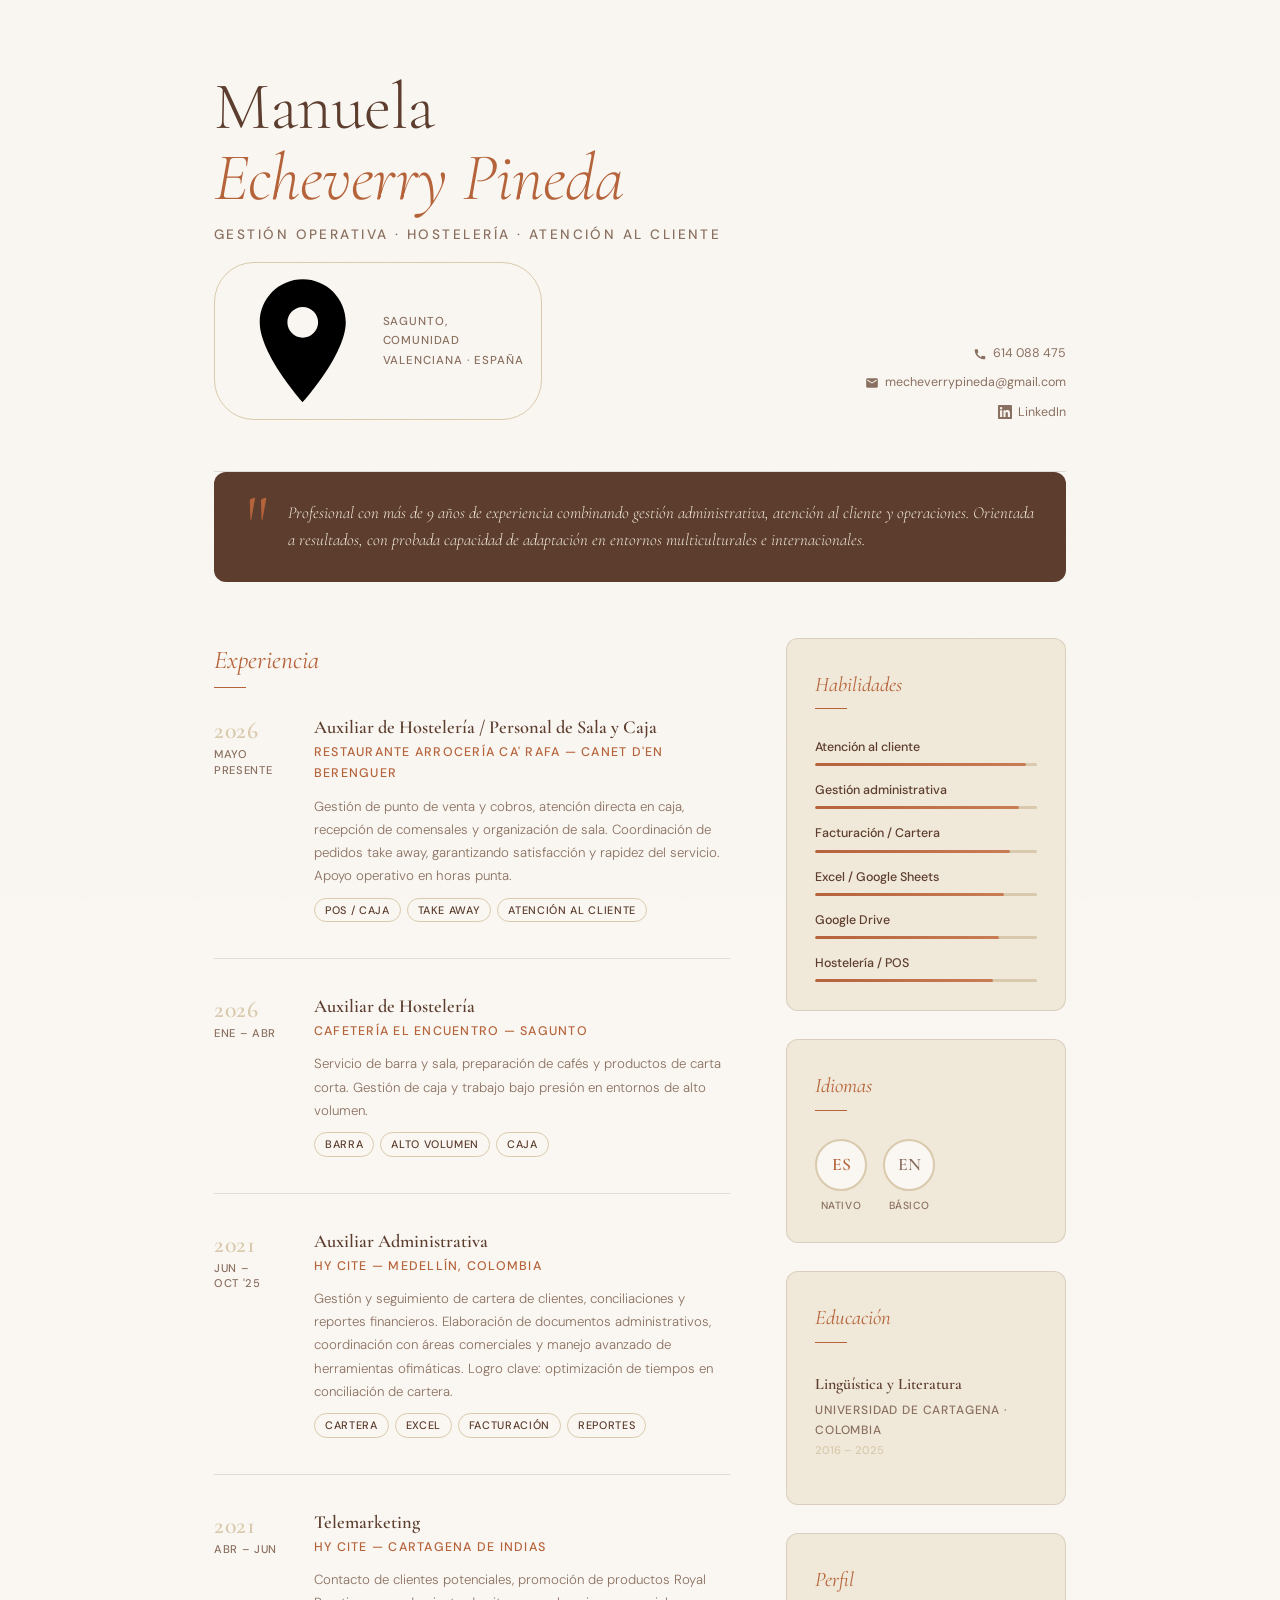
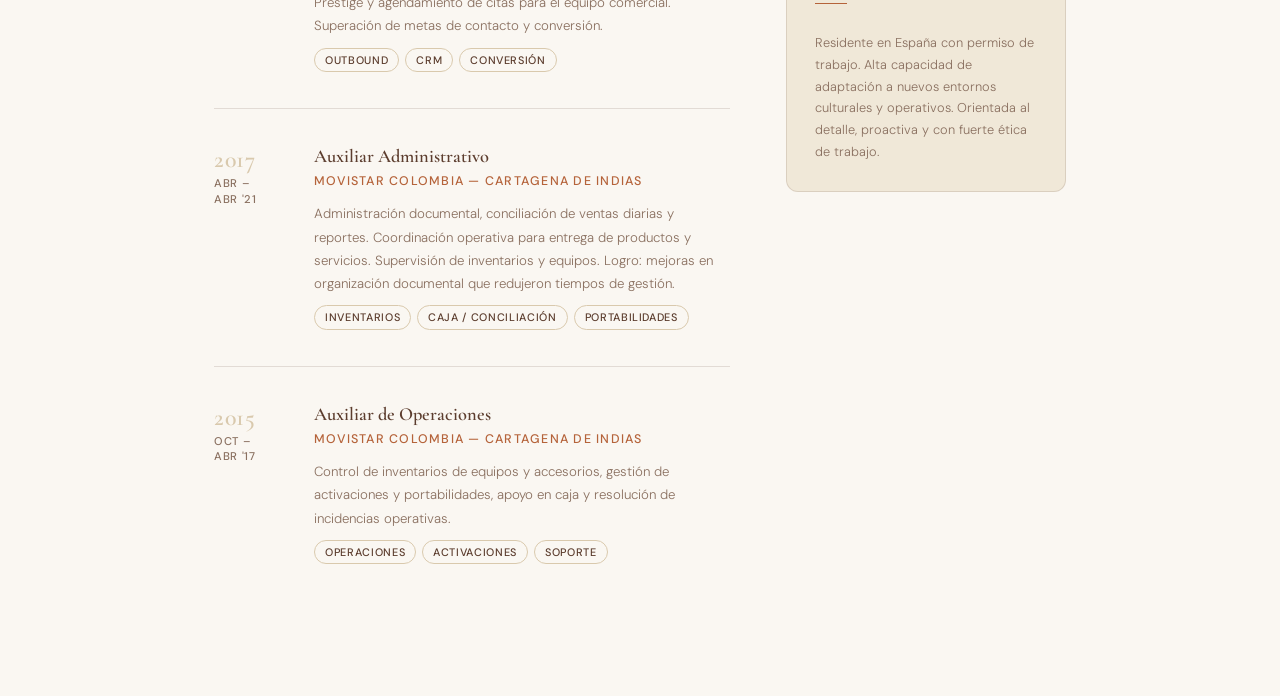
==== index.html @ c29750ad "Add files via upload" ====
<!DOCTYPE html>
<html lang="es">
<head>
  <meta charset="UTF-8" />
  <meta name="viewport" content="width=device-width, initial-scale=1.0" />
  <title>Manuela Echeverry Pineda — CV</title>
  <link rel="preconnect" href="https://fonts.googleapis.com" />
  <link rel="preconnect" href="https://fonts.gstatic.com" crossorigin />
  <link href="https://fonts.googleapis.com/css2?family=Cormorant+Garamond:ital,wght@0,300;0,400;0,600;1,300;1,400&family=DM+Sans:wght@300;400;500&display=swap" rel="stylesheet" />

  <style>
    :root {
      --cream:    #faf7f2;
      --warm:     #f0e8d8;
      --sand:     #d9c9ad;
      --terracota:#b5633a;
      --terra-lt: #c97d55;
      --brown:    #5c3d2e;
      --dark:     #1e1410;
      --muted:    #8a7060;
      --line:     rgba(92,61,46,.15);

      --serif:    'Cormorant Garamond', Georgia, serif;
      --sans:     'DM Sans', sans-serif;
    }

    *, *::before, *::after { box-sizing: border-box; margin: 0; padding: 0; }

    html { scroll-behavior: smooth; }

    body {
      background: var(--cream);
      color: var(--dark);
      font-family: var(--sans);
      font-weight: 300;
      line-height: 1.7;
      min-height: 100vh;
    }

    /* ── NOISE TEXTURE ── */
    body::before {
      content: '';
      position: fixed; inset: 0; z-index: 0;
      opacity: .025;
      pointer-events: none;
      background-image: url("data:image/svg+xml,%3Csvg viewBox='0 0 200 200' xmlns='http://www.w3.org/2000/svg'%3E%3Cfilter id='n'%3E%3CfeTurbulence type='fractalNoise' baseFrequency='.9' numOctaves='4' stitchTiles='stitch'/%3E%3C/filter%3E%3Crect width='100%25' height='100%25' filter='url(%23n)'/%3E%3C/svg%3E");
      background-size: 200px;
    }

    /* ── WRAPPER ── */
    .page {
      position: relative; z-index: 1;
      max-width: 900px;
      margin: 0 auto;
      padding: 0 24px 80px;
    }

    /* ── HEADER ── */
    header {
      display: grid;
      grid-template-columns: 1fr auto;
      gap: 32px;
      align-items: end;
      padding: 72px 0 48px;
      border-bottom: 1px solid var(--line);
      animation: fadeUp .8s ease both;
    }

    .header-name h1 {
      font-family: var(--serif);
      font-weight: 300;
      font-size: clamp(2.6rem, 6vw, 4.2rem);
      line-height: 1.05;
      letter-spacing: -.5px;
      color: var(--brown);
    }

    .header-name h1 em {
      font-style: italic;
      color: var(--terracota);
    }

    .header-name .tagline {
      margin-top: 10px;
      font-size: .85rem;
      font-weight: 500;
      letter-spacing: .18em;
      text-transform: uppercase;
      color: var(--muted);
    }

    /* ── CONTACT PILL ── */
    .contact-block {
      display: flex;
      flex-direction: column;
      gap: 8px;
      align-items: flex-end;
      animation: fadeUp .8s .15s ease both;
    }

    .contact-block a, .contact-block span {
      display: flex;
      align-items: center;
      gap: 6px;
      font-size: .78rem;
      font-weight: 400;
      color: var(--muted);
      text-decoration: none;
      transition: color .2s;
    }

    .contact-block a:hover { color: var(--terracota); }

    .contact-block .icon {
      width: 14px; height: 14px;
      flex-shrink: 0;
      fill: currentColor;
    }

    /* ── LOCATION BADGE ── */
    .location {
      display: inline-flex;
      align-items: center;
      gap: 6px;
      margin-top: 16px;
      padding: 4px 14px;
      border: 1px solid var(--sand);
      border-radius: 40px;
      font-size: .72rem;
      font-weight: 500;
      letter-spacing: .08em;
      text-transform: uppercase;
      color: var(--muted);
      animation: fadeUp .8s .25s ease both;
    }

    /* ── MAIN GRID ── */
    .grid {
      display: grid;
      grid-template-columns: 1fr 280px;
      gap: 0 56px;
      margin-top: 56px;
    }

    /* ── SECTION TITLES ── */
    .section-label {
      font-family: var(--serif);
      font-size: 1.6rem;
      font-weight: 400;
      font-style: italic;
      color: var(--terracota);
      margin-bottom: 28px;
      position: relative;
    }

    .section-label::after {
      content: '';
      display: block;
      width: 32px; height: 1px;
      background: var(--terracota);
      margin-top: 6px;
    }

    section { margin-bottom: 52px; animation: fadeUp .7s ease both; }

    /* ── EXPERIENCE ITEM ── */
    .exp-item {
      display: grid;
      grid-template-columns: 80px 1fr;
      gap: 0 20px;
      margin-bottom: 36px;
      padding-bottom: 36px;
      border-bottom: 1px solid var(--line);
    }

    .exp-item:last-child { border-bottom: none; margin-bottom: 0; padding-bottom: 0; }

    .exp-date {
      font-size: .7rem;
      font-weight: 500;
      letter-spacing: .06em;
      text-transform: uppercase;
      color: var(--muted);
      padding-top: 3px;
      line-height: 1.4;
    }

    .exp-year {
      display: block;
      font-family: var(--serif);
      font-size: 1.5rem;
      font-weight: 600;
      color: var(--sand);
      line-height: 1;
      margin-bottom: 4px;
    }

    .exp-body {}

    .exp-role {
      font-family: var(--serif);
      font-size: 1.15rem;
      font-weight: 600;
      color: var(--brown);
      line-height: 1.2;
    }

    .exp-company {
      font-size: .78rem;
      font-weight: 500;
      letter-spacing: .1em;
      text-transform: uppercase;
      color: var(--terracota);
      margin: 4px 0 10px;
    }

    .exp-desc {
      font-size: .83rem;
      color: var(--muted);
      line-height: 1.75;
    }

    .exp-tags {
      display: flex;
      flex-wrap: wrap;
      gap: 6px;
      margin-top: 10px;
    }

    .tag {
      font-size: .68rem;
      font-weight: 500;
      letter-spacing: .06em;
      text-transform: uppercase;
      padding: 2px 10px;
      border: 1px solid var(--sand);
      border-radius: 20px;
      color: var(--brown);
    }

    /* ── SIDEBAR ── */
    .sidebar { animation: fadeUp .7s .1s ease both; }

    .sidebar-card {
      background: var(--warm);
      border: 1px solid var(--line);
      border-radius: 12px;
      padding: 28px;
      margin-bottom: 28px;
    }

    .sidebar-card .section-label { font-size: 1.3rem; }

    /* ── SKILLS ── */
    .skill-list { list-style: none; }

    .skill-list li {
      display: flex;
      flex-direction: column;
      gap: 5px;
      margin-bottom: 14px;
    }

    .skill-list li:last-child { margin-bottom: 0; }

    .skill-name {
      font-size: .78rem;
      font-weight: 500;
      color: var(--brown);
      display: flex;
      justify-content: space-between;
    }

    .skill-bar {
      height: 3px;
      background: var(--sand);
      border-radius: 4px;
      overflow: hidden;
    }

    .skill-fill {
      height: 100%;
      background: linear-gradient(90deg, var(--terracota), var(--terra-lt));
      border-radius: 4px;
      transform-origin: left;
      animation: barGrow 1s 1s cubic-bezier(.4,0,.2,1) both;
    }

    @keyframes barGrow {
      from { transform: scaleX(0); }
      to   { transform: scaleX(1); }
    }

    /* ── LANGUAGE CIRCLES ── */
    .lang-grid {
      display: flex;
      gap: 16px;
      flex-wrap: wrap;
    }

    .lang-item {
      display: flex;
      flex-direction: column;
      align-items: center;
      gap: 6px;
    }

    .lang-circle {
      width: 52px; height: 52px;
      border-radius: 50%;
      border: 2px solid var(--sand);
      display: flex;
      align-items: center;
      justify-content: center;
      font-family: var(--serif);
      font-size: 1.1rem;
      font-weight: 600;
      color: var(--terracota);
      background: var(--cream);
      position: relative;
    }

    .lang-level {
      font-size: .65rem;
      font-weight: 500;
      letter-spacing: .06em;
      text-transform: uppercase;
      color: var(--muted);
    }

    /* ── EDUCATION ── */
    .edu-item { margin-bottom: 16px; }
    .edu-degree {
      font-family: var(--serif);
      font-size: 1rem;
      font-weight: 600;
      color: var(--brown);
    }
    .edu-school {
      font-size: .75rem;
      font-weight: 500;
      color: var(--muted);
      text-transform: uppercase;
      letter-spacing: .07em;
      margin-top: 2px;
    }
    .edu-year {
      font-size: .7rem;
      color: var(--sand);
      font-weight: 500;
    }

    /* ── ACHIEVEMENTS QUOTE ── */
    .achievement-strip {
      background: var(--brown);
      border-radius: 12px;
      padding: 28px 32px;
      margin-bottom: 52px;
      display: flex;
      gap: 20px;
      align-items: flex-start;
      animation: fadeUp .7s .2s ease both;
    }

    .achievement-strip .quote-mark {
      font-family: var(--serif);
      font-size: 5rem;
      line-height: .6;
      color: var(--terracota);
      flex-shrink: 0;
      user-select: none;
    }

    .achievement-strip p {
      font-family: var(--serif);
      font-size: 1.05rem;
      font-style: italic;
      font-weight: 300;
      color: var(--warm);
      line-height: 1.6;
    }

    /* ── ANIMATIONS ── */
    @keyframes fadeUp {
      from { opacity: 0; transform: translateY(18px); }
      to   { opacity: 1; transform: translateY(0); }
    }

    /* ── PRINT / RESPONSIVE ── */
    @media (max-width: 700px) {
      header { grid-template-columns: 1fr; }
      .contact-block { align-items: flex-start; }
      .grid { grid-template-columns: 1fr; }
      .sidebar { order: -1; }
      .exp-item { grid-template-columns: 60px 1fr; }
    }

    @media print {
      body { background: white; }
      body::before { display: none; }
      .page { padding: 20px; max-width: 100%; }
      section, header, .grid, .achievement-strip { animation: none !important; }
    }
  </style>
</head>
<body>
  <div class="page">

    <!-- HEADER -->
    <header>
      <div class="header-name">
        <h1>Manuela<br/><em>Echeverry Pineda</em></h1>
        <p class="tagline">Gestión Operativa · Hostelería · Atención al Cliente</p>
        <span class="location">
          <svg class="icon" viewBox="0 0 24 24" xmlns="http://www.w3.org/2000/svg"><path d="M12 2C8.13 2 5 5.13 5 9c0 5.25 7 13 7 13s7-7.75 7-13c0-3.87-3.13-7-7-7zm0 9.5c-1.38 0-2.5-1.12-2.5-2.5s1.12-2.5 2.5-2.5 2.5 1.12 2.5 2.5-1.12 2.5-2.5 2.5z"/></svg>
          Sagunto, Comunidad Valenciana · España
        </span>
      </div>

      <div class="contact-block">
        <a href="tel:614088475">
          <svg class="icon" viewBox="0 0 24 24"><path d="M6.62 10.79a15.05 15.05 0 006.59 6.59l2.2-2.2a1 1 0 011.01-.24c1.12.37 2.33.57 3.58.57a1 1 0 011 1V20a1 1 0 01-1 1C10.18 21 3 13.82 3 5a1 1 0 011-1h3.5a1 1 0 011 1c0 1.25.2 2.45.57 3.57a1 1 0 01-.25 1.02l-2.2 2.2z"/></svg>
          614 088 475
        </a>
        <a href="mailto:mecheverrypineda@gmail.com">
          <svg class="icon" viewBox="0 0 24 24"><path d="M20 4H4a2 2 0 00-2 2v12a2 2 0 002 2h16a2 2 0 002-2V6a2 2 0 00-2-2zm0 4l-8 5-8-5V6l8 5 8-5v2z"/></svg>
          mecheverrypineda@gmail.com
        </a>
        <a href="https://www.linkedin.com/in/manuelaecheverry-pineda-11841b288" target="_blank" rel="noopener">
          <svg class="icon" viewBox="0 0 24 24"><path d="M20.45 20.45h-3.55v-5.57c0-1.33-.03-3.04-1.85-3.04-1.85 0-2.13 1.45-2.13 2.94v5.67H9.37V9h3.41v1.56h.05c.48-.9 1.64-1.85 3.37-1.85 3.6 0 4.27 2.37 4.27 5.46v6.28zM5.34 7.43a2.06 2.06 0 110-4.12 2.06 2.06 0 010 4.12zM7.12 20.45H3.56V9h3.56v11.45zM22.22 0H1.77C.79 0 0 .77 0 1.72v20.56C0 23.23.79 24 1.77 24h20.45c.98 0 1.78-.77 1.78-1.72V1.72C24 .77 23.2 0 22.22 0z"/></svg>
          LinkedIn
        </a>
      </div>
    </header>

    <!-- ACHIEVEMENT QUOTE -->
    <div class="achievement-strip">
      <span class="quote-mark">"</span>
      <p>Profesional con más de 9 años de experiencia combinando gestión administrativa, atención al cliente y operaciones. Orientada a resultados, con probada capacidad de adaptación en entornos multiculturales e internacionales.</p>
    </div>

    <!-- MAIN + SIDEBAR -->
    <div class="grid">

      <!-- MAIN COLUMN: EXPERIENCE -->
      <main>
        <section style="animation-delay:.05s">
          <h2 class="section-label">Experiencia</h2>

          <div class="exp-item">
            <div class="exp-date">
              <span class="exp-year">2026</span>
              Mayo<br/>Presente
            </div>
            <div class="exp-body">
              <div class="exp-role">Auxiliar de Hostelería / Personal de Sala y Caja</div>
              <div class="exp-company">Restaurante Arrocería CA' RAFA — Canet d'en Berenguer</div>
              <p class="exp-desc">
                Gestión de punto de venta y cobros, atención directa en caja, recepción de comensales y organización de sala. Coordinación de pedidos take away, garantizando satisfacción y rapidez del servicio. Apoyo operativo en horas punta.
              </p>
              <div class="exp-tags">
                <span class="tag">POS / Caja</span>
                <span class="tag">Take Away</span>
                <span class="tag">Atención al cliente</span>
              </div>
            </div>
          </div>

          <div class="exp-item">
            <div class="exp-date">
              <span class="exp-year">2026</span>
              Ene – Abr
            </div>
            <div class="exp-body">
              <div class="exp-role">Auxiliar de Hostelería</div>
              <div class="exp-company">Cafetería El Encuentro — Sagunto</div>
              <p class="exp-desc">
                Servicio de barra y sala, preparación de cafés y productos de carta corta. Gestión de caja y trabajo bajo presión en entornos de alto volumen.
              </p>
              <div class="exp-tags">
                <span class="tag">Barra</span>
                <span class="tag">Alto volumen</span>
                <span class="tag">Caja</span>
              </div>
            </div>
          </div>

          <div class="exp-item">
            <div class="exp-date">
              <span class="exp-year">2021</span>
              Jun – Oct&nbsp;'25
            </div>
            <div class="exp-body">
              <div class="exp-role">Auxiliar Administrativa</div>
              <div class="exp-company">Hy Cite — Medellín, Colombia</div>
              <p class="exp-desc">
                Gestión y seguimiento de cartera de clientes, conciliaciones y reportes financieros. Elaboración de documentos administrativos, coordinación con áreas comerciales y manejo avanzado de herramientas ofimáticas. Logro clave: optimización de tiempos en conciliación de cartera.
              </p>
              <div class="exp-tags">
                <span class="tag">Cartera</span>
                <span class="tag">Excel</span>
                <span class="tag">Facturación</span>
                <span class="tag">Reportes</span>
              </div>
            </div>
          </div>

          <div class="exp-item">
            <div class="exp-date">
              <span class="exp-year">2021</span>
              Abr – Jun
            </div>
            <div class="exp-body">
              <div class="exp-role">Telemarketing</div>
              <div class="exp-company">Hy Cite — Cartagena de Indias</div>
              <p class="exp-desc">
                Contacto de clientes potenciales, promoción de productos Royal Prestige y agendamiento de citas para el equipo comercial. Superación de metas de contacto y conversión.
              </p>
              <div class="exp-tags">
                <span class="tag">Outbound</span>
                <span class="tag">CRM</span>
                <span class="tag">Conversión</span>
              </div>
            </div>
          </div>

          <div class="exp-item">
            <div class="exp-date">
              <span class="exp-year">2017</span>
              Abr – Abr&nbsp;'21
            </div>
            <div class="exp-body">
              <div class="exp-role">Auxiliar Administrativo</div>
              <div class="exp-company">Movistar Colombia — Cartagena de Indias</div>
              <p class="exp-desc">
                Administración documental, conciliación de ventas diarias y reportes. Coordinación operativa para entrega de productos y servicios. Supervisión de inventarios y equipos. Logro: mejoras en organización documental que redujeron tiempos de gestión.
              </p>
              <div class="exp-tags">
                <span class="tag">Inventarios</span>
                <span class="tag">Caja / Conciliación</span>
                <span class="tag">Portabilidades</span>
              </div>
            </div>
          </div>

          <div class="exp-item">
            <div class="exp-date">
              <span class="exp-year">2015</span>
              Oct – Abr&nbsp;'17
            </div>
            <div class="exp-body">
              <div class="exp-role">Auxiliar de Operaciones</div>
              <div class="exp-company">Movistar Colombia — Cartagena de Indias</div>
              <p class="exp-desc">
                Control de inventarios de equipos y accesorios, gestión de activaciones y portabilidades, apoyo en caja y resolución de incidencias operativas.
              </p>
              <div class="exp-tags">
                <span class="tag">Operaciones</span>
                <span class="tag">Activaciones</span>
                <span class="tag">Soporte</span>
              </div>
            </div>
          </div>

        </section>
      </main>

      <!-- SIDEBAR -->
      <aside class="sidebar">

        <div class="sidebar-card">
          <h2 class="section-label">Habilidades</h2>
          <ul class="skill-list">
            <li>
              <span class="skill-name"><span>Atención al cliente</span></span>
              <div class="skill-bar"><div class="skill-fill" style="width:95%"></div></div>
            </li>
            <li>
              <span class="skill-name"><span>Gestión administrativa</span></span>
              <div class="skill-bar"><div class="skill-fill" style="width:92%"></div></div>
            </li>
            <li>
              <span class="skill-name"><span>Facturación / Cartera</span></span>
              <div class="skill-bar"><div class="skill-fill" style="width:88%"></div></div>
            </li>
            <li>
              <span class="skill-name"><span>Excel / Google Sheets</span></span>
              <div class="skill-bar"><div class="skill-fill" style="width:85%"></div></div>
            </li>
            <li>
              <span class="skill-name"><span>Google Drive</span></span>
              <div class="skill-bar"><div class="skill-fill" style="width:83%"></div></div>
            </li>
            <li>
              <span class="skill-name"><span>Hostelería / POS</span></span>
              <div class="skill-bar"><div class="skill-fill" style="width:80%"></div></div>
            </li>
          </ul>
        </div>

        <div class="sidebar-card">
          <h2 class="section-label">Idiomas</h2>
          <div class="lang-grid">
            <div class="lang-item">
              <div class="lang-circle">ES</div>
              <span class="lang-level">Nativo</span>
            </div>
            <div class="lang-item">
              <div class="lang-circle" style="color:var(--muted)">EN</div>
              <span class="lang-level">Básico</span>
            </div>
          </div>
        </div>

        <div class="sidebar-card">
          <h2 class="section-label">Educación</h2>
          <div class="edu-item">
            <div class="edu-degree">Lingüística y Literatura</div>
            <div class="edu-school">Universidad de Cartagena · Colombia</div>
            <div class="edu-year">2016 – 2025</div>
          </div>
        </div>

        <div class="sidebar-card">
          <h2 class="section-label">Perfil</h2>
          <p style="font-size:.8rem;color:var(--muted);line-height:1.7;">
            Residente en España con permiso de trabajo. Alta capacidad de adaptación a nuevos entornos culturales y operativos. Orientada al detalle, proactiva y con fuerte ética de trabajo.
          </p>
        </div>

      </aside>
    </div>
  </div>
</body>
</html>
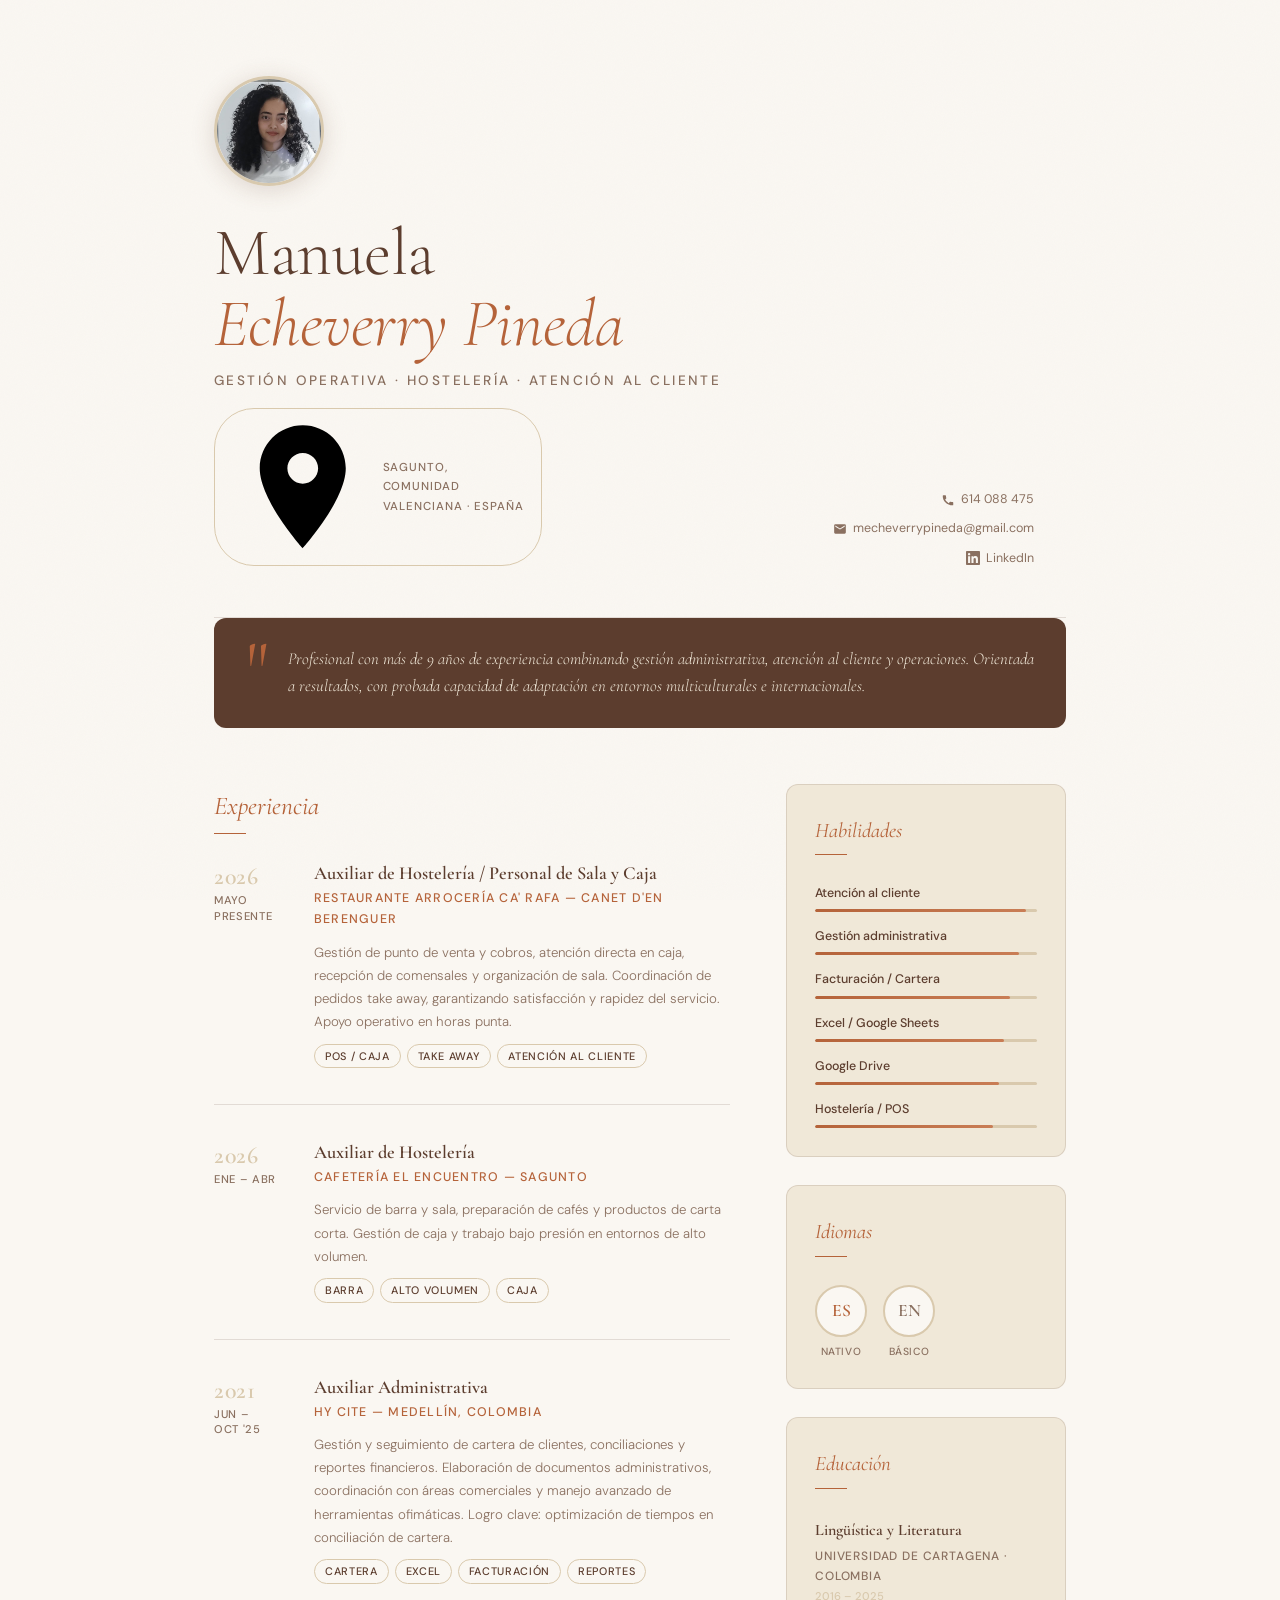
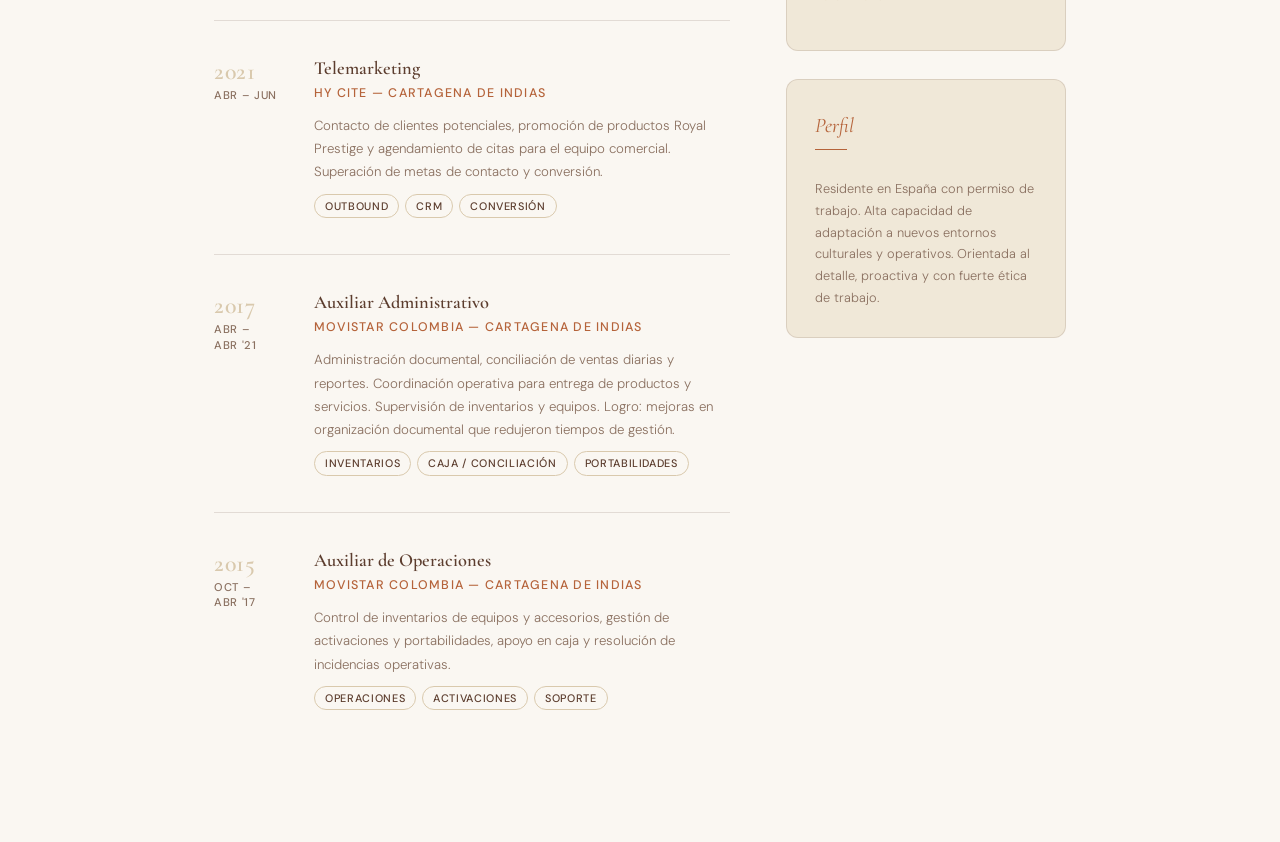
==== commit 24bae064: "Update fmt.Println message from 'Hello' to 'Goodbye'" ====
--- a/index.html
+++ b/index.html
@@ -58,7 +58,7 @@
     /* ── HEADER ── */
     header {
       display: grid;
-      grid-template-columns: 1fr auto;
+      grid-template-columns: auto 1fr auto;
       gap: 32px;
       align-items: end;
       padding: 72px 0 48px;
@@ -389,10 +389,31 @@
     /* ── PRINT / RESPONSIVE ── */
     @media (max-width: 700px) {
       header { grid-template-columns: 1fr; }
+      .header-photo { justify-content: center; }
       .contact-block { align-items: flex-start; }
       .grid { grid-template-columns: 1fr; }
       .sidebar { order: -1; }
       .exp-item { grid-template-columns: 60px 1fr; }
+    }
+
+
+    /* ── PROFILE PHOTO ── */
+    .header-photo {
+      grid-column: 1 / -1;
+      display: flex;
+      align-items: flex-start;
+      padding-top: 4px;
+    }
+
+    .header-photo img {
+      width: 110px;
+      height: 110px;
+      border-radius: 50%;
+      object-fit: cover;
+      object-position: center top;
+      border: 3px solid var(--sand);
+      box-shadow: 0 4px 24px rgba(92,61,46,.18);
+      filter: saturate(.95);
     }
 
     @media print {
@@ -408,6 +429,7 @@
 
     <!-- HEADER -->
     <header>
+<div class="header-photo"><img src="[data-uri]" alt="Manuela Echeverry Pineda" /></div>
       <div class="header-name">
         <h1>Manuela<br/><em>Echeverry Pineda</em></h1>
         <p class="tagline">Gestión Operativa · Hostelería · Atención al Cliente</p>
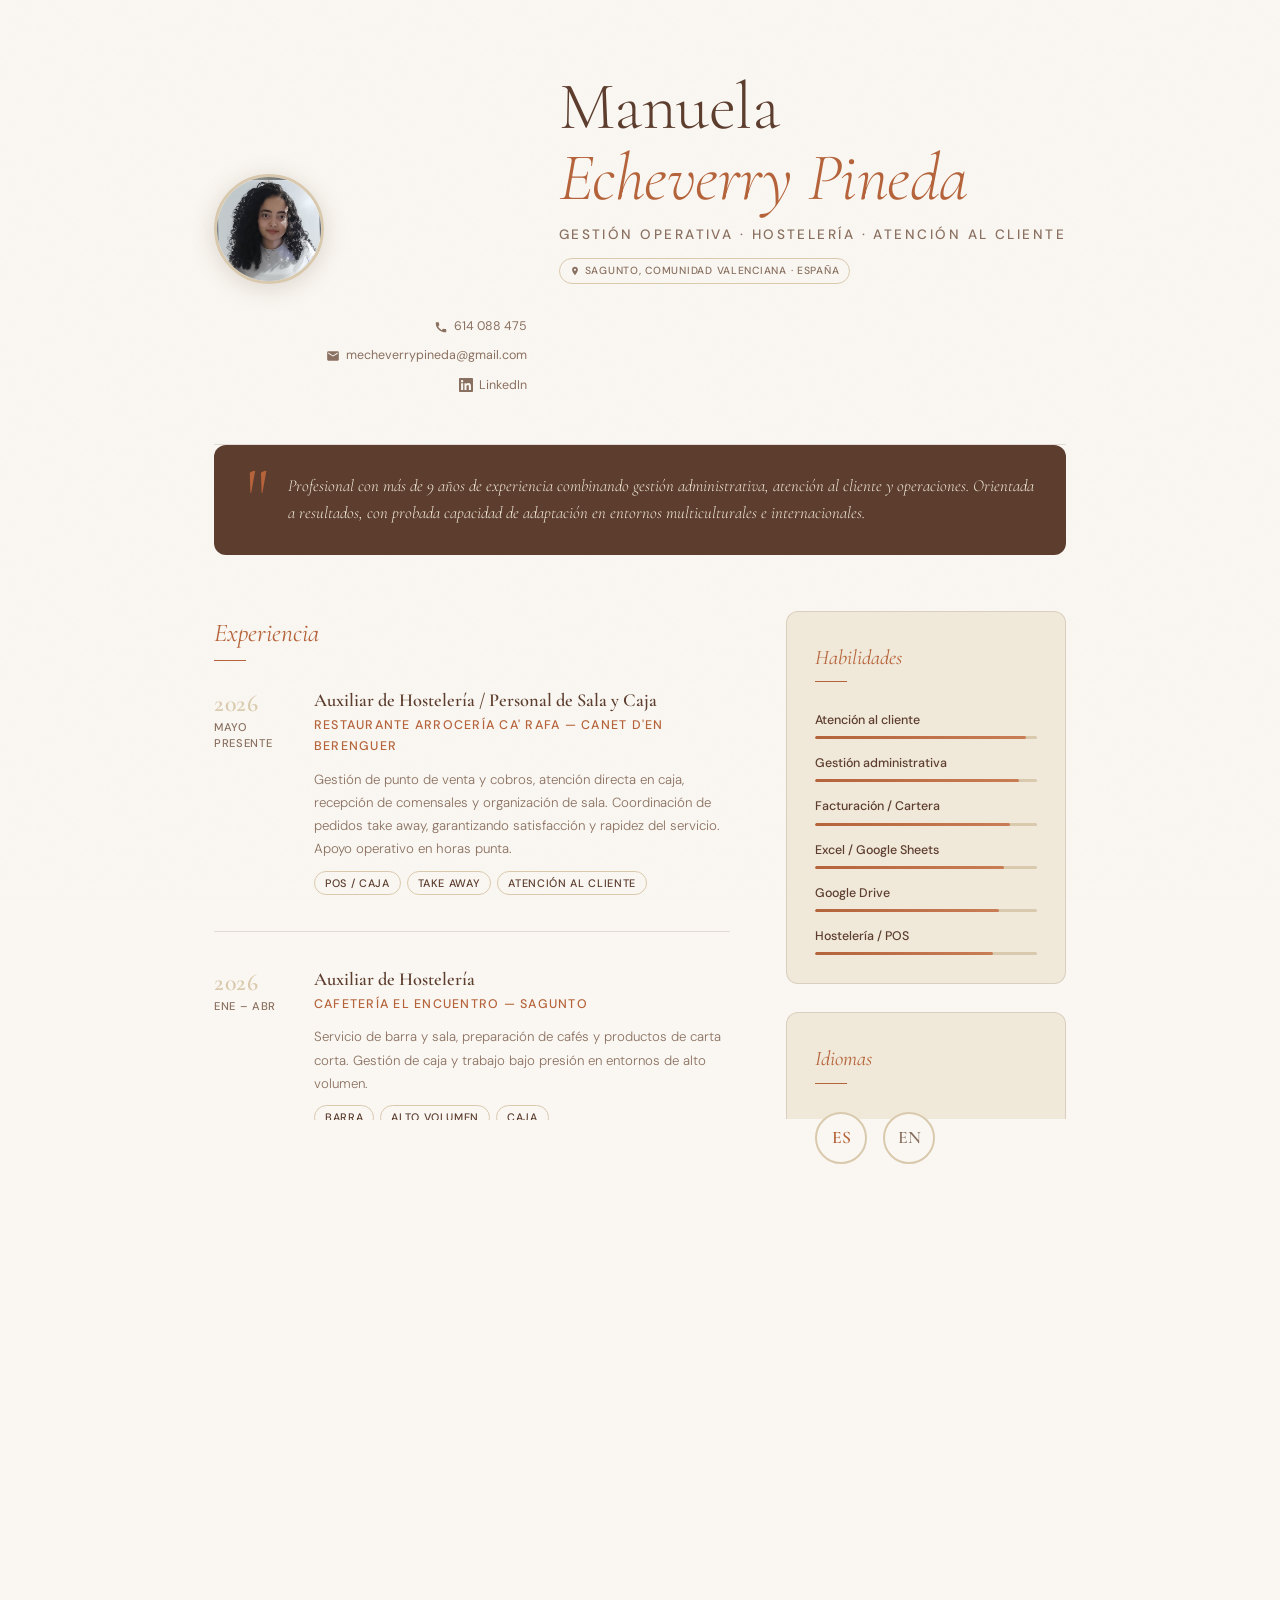
==== commit 9b9bd043: "Add files via upload aplication solid standard" ====
--- a/index.html
+++ b/index.html
@@ -58,12 +58,19 @@
     /* ── HEADER ── */
     header {
       display: grid;
-      grid-template-columns: auto 1fr auto;
+      grid-template-columns: 1fr auto;
       gap: 32px;
       align-items: end;
       padding: 72px 0 48px;
       border-bottom: 1px solid var(--line);
       animation: fadeUp .8s ease both;
+    }
+
+    /* name+photo side by side */
+    .header-left {
+      display: flex;
+      align-items: flex-end;
+      gap: 28px;
     }
 
     .header-name h1 {
@@ -121,17 +128,23 @@
     .location {
       display: inline-flex;
       align-items: center;
-      gap: 6px;
-      margin-top: 16px;
-      padding: 4px 14px;
+      gap: 5px;
+      margin-top: 12px;
+      padding: 3px 10px;
       border: 1px solid var(--sand);
       border-radius: 40px;
-      font-size: .72rem;
-      font-weight: 500;
-      letter-spacing: .08em;
+      font-size: .65rem;
+      font-weight: 500;
+      letter-spacing: .07em;
       text-transform: uppercase;
       color: var(--muted);
       animation: fadeUp .8s .25s ease both;
+    }
+
+    .location .icon {
+      width: 10px; height: 10px;
+      fill: currentColor;
+      flex-shrink: 0;
     }
 
     /* ── MAIN GRID ── */
@@ -399,10 +412,9 @@
 
     /* ── PROFILE PHOTO ── */
     .header-photo {
-      grid-column: 1 / -1;
-      display: flex;
-      align-items: flex-start;
-      padding-top: 4px;
+      display: flex;
+      align-items: flex-end;
+      flex-shrink: 0;
     }
 
     .header-photo img {
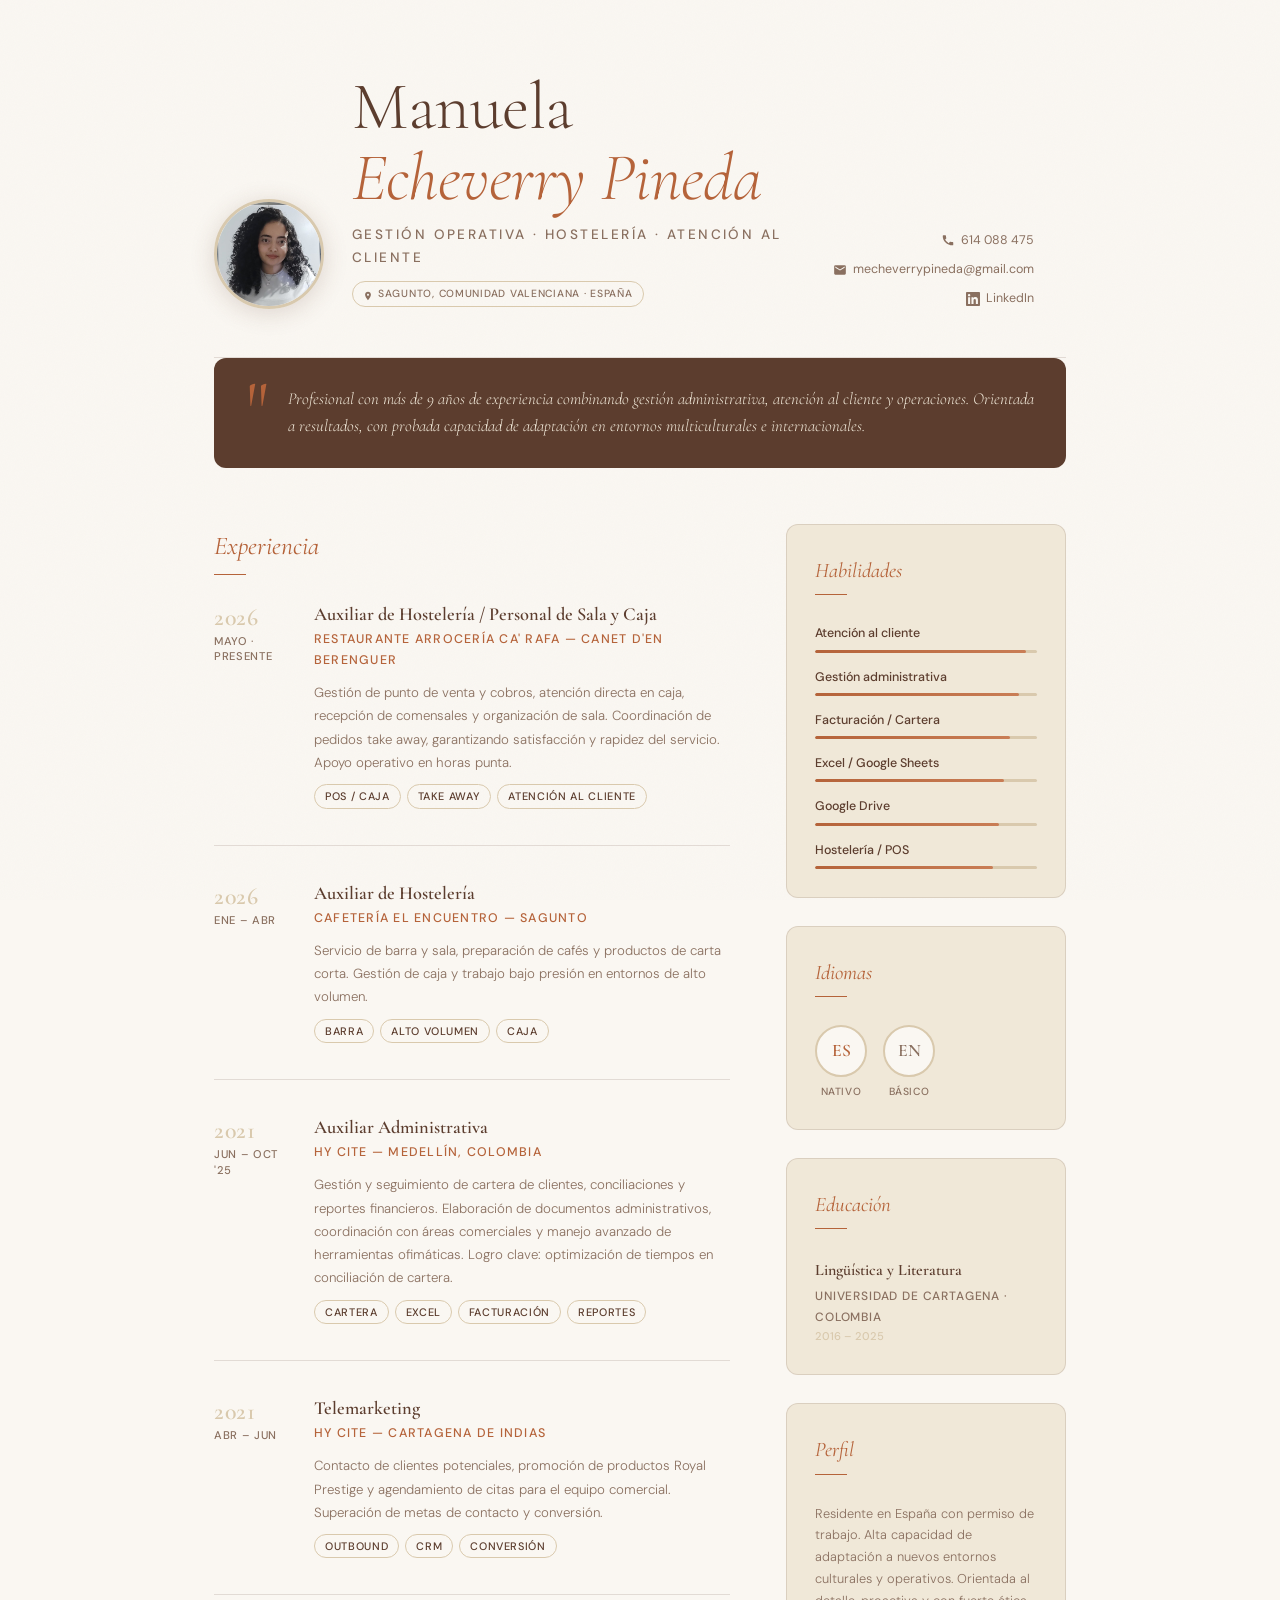
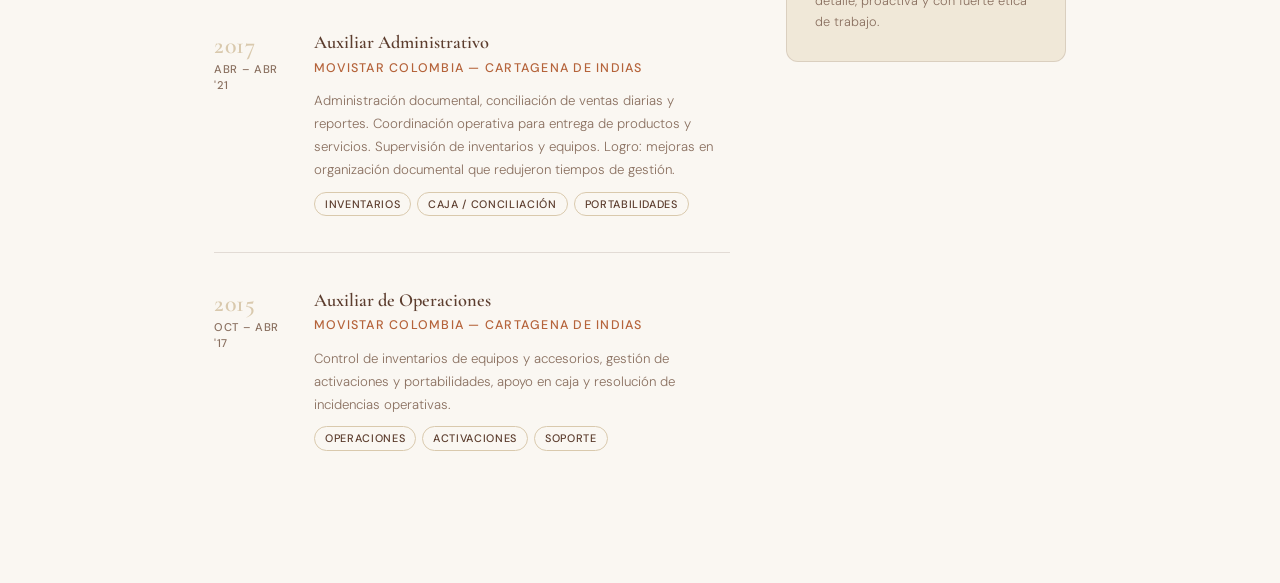
==== commit 51cf9787: "Add files via upload" ====
--- a/index.html
+++ b/index.html
@@ -3,667 +3,75 @@
 <head>
   <meta charset="UTF-8" />
   <meta name="viewport" content="width=device-width, initial-scale=1.0" />
+  <meta name="description"
+        content="Hoja de vida de Manuela Echeverry Pineda — Gestión Operativa, Hostelería y Atención al Cliente." />
+
   <title>Manuela Echeverry Pineda — CV</title>
-  <link rel="preconnect" href="https://fonts.googleapis.com" />
-  <link rel="preconnect" href="https://fonts.gstatic.com" crossorigin />
-  <link href="https://fonts.googleapis.com/css2?family=Cormorant+Garamond:ital,wght@0,300;0,400;0,600;1,300;1,400&family=DM+Sans:wght@300;400;500&display=swap" rel="stylesheet" />
 
-  <style>
-    :root {
-      --cream:    #faf7f2;
-      --warm:     #f0e8d8;
-      --sand:     #d9c9ad;
-      --terracota:#b5633a;
-      --terra-lt: #c97d55;
-      --brown:    #5c3d2e;
-      --dark:     #1e1410;
-      --muted:    #8a7060;
-      --line:     rgba(92,61,46,.15);
-
-      --serif:    'Cormorant Garamond', Georgia, serif;
-      --sans:     'DM Sans', sans-serif;
-    }
-
-    *, *::before, *::after { box-sizing: border-box; margin: 0; padding: 0; }
-
-    html { scroll-behavior: smooth; }
-
-    body {
-      background: var(--cream);
-      color: var(--dark);
-      font-family: var(--sans);
-      font-weight: 300;
-      line-height: 1.7;
-      min-height: 100vh;
-    }
-
-    /* ── NOISE TEXTURE ── */
-    body::before {
-      content: '';
-      position: fixed; inset: 0; z-index: 0;
-      opacity: .025;
-      pointer-events: none;
-      background-image: url("data:image/svg+xml,%3Csvg viewBox='0 0 200 200' xmlns='http://www.w3.org/2000/svg'%3E%3Cfilter id='n'%3E%3CfeTurbulence type='fractalNoise' baseFrequency='.9' numOctaves='4' stitchTiles='stitch'/%3E%3C/filter%3E%3Crect width='100%25' height='100%25' filter='url(%23n)'/%3E%3C/svg%3E");
-      background-size: 200px;
-    }
-
-    /* ── WRAPPER ── */
-    .page {
-      position: relative; z-index: 1;
-      max-width: 900px;
-      margin: 0 auto;
-      padding: 0 24px 80px;
-    }
-
-    /* ── HEADER ── */
-    header {
-      display: grid;
-      grid-template-columns: 1fr auto;
-      gap: 32px;
-      align-items: end;
-      padding: 72px 0 48px;
-      border-bottom: 1px solid var(--line);
-      animation: fadeUp .8s ease both;
-    }
-
-    /* name+photo side by side */
-    .header-left {
-      display: flex;
-      align-items: flex-end;
-      gap: 28px;
-    }
-
-    .header-name h1 {
-      font-family: var(--serif);
-      font-weight: 300;
-      font-size: clamp(2.6rem, 6vw, 4.2rem);
-      line-height: 1.05;
-      letter-spacing: -.5px;
-      color: var(--brown);
-    }
-
-    .header-name h1 em {
-      font-style: italic;
-      color: var(--terracota);
-    }
-
-    .header-name .tagline {
-      margin-top: 10px;
-      font-size: .85rem;
-      font-weight: 500;
-      letter-spacing: .18em;
-      text-transform: uppercase;
-      color: var(--muted);
-    }
-
-    /* ── CONTACT PILL ── */
-    .contact-block {
-      display: flex;
-      flex-direction: column;
-      gap: 8px;
-      align-items: flex-end;
-      animation: fadeUp .8s .15s ease both;
-    }
-
-    .contact-block a, .contact-block span {
-      display: flex;
-      align-items: center;
-      gap: 6px;
-      font-size: .78rem;
-      font-weight: 400;
-      color: var(--muted);
-      text-decoration: none;
-      transition: color .2s;
-    }
-
-    .contact-block a:hover { color: var(--terracota); }
-
-    .contact-block .icon {
-      width: 14px; height: 14px;
-      flex-shrink: 0;
-      fill: currentColor;
-    }
-
-    /* ── LOCATION BADGE ── */
-    .location {
-      display: inline-flex;
-      align-items: center;
-      gap: 5px;
-      margin-top: 12px;
-      padding: 3px 10px;
-      border: 1px solid var(--sand);
-      border-radius: 40px;
-      font-size: .65rem;
-      font-weight: 500;
-      letter-spacing: .07em;
-      text-transform: uppercase;
-      color: var(--muted);
-      animation: fadeUp .8s .25s ease both;
-    }
-
-    .location .icon {
-      width: 10px; height: 10px;
-      fill: currentColor;
-      flex-shrink: 0;
-    }
-
-    /* ── MAIN GRID ── */
-    .grid {
-      display: grid;
-      grid-template-columns: 1fr 280px;
-      gap: 0 56px;
-      margin-top: 56px;
-    }
-
-    /* ── SECTION TITLES ── */
-    .section-label {
-      font-family: var(--serif);
-      font-size: 1.6rem;
-      font-weight: 400;
-      font-style: italic;
-      color: var(--terracota);
-      margin-bottom: 28px;
-      position: relative;
-    }
-
-    .section-label::after {
-      content: '';
-      display: block;
-      width: 32px; height: 1px;
-      background: var(--terracota);
-      margin-top: 6px;
-    }
-
-    section { margin-bottom: 52px; animation: fadeUp .7s ease both; }
-
-    /* ── EXPERIENCE ITEM ── */
-    .exp-item {
-      display: grid;
-      grid-template-columns: 80px 1fr;
-      gap: 0 20px;
-      margin-bottom: 36px;
-      padding-bottom: 36px;
-      border-bottom: 1px solid var(--line);
-    }
-
-    .exp-item:last-child { border-bottom: none; margin-bottom: 0; padding-bottom: 0; }
-
-    .exp-date {
-      font-size: .7rem;
-      font-weight: 500;
-      letter-spacing: .06em;
-      text-transform: uppercase;
-      color: var(--muted);
-      padding-top: 3px;
-      line-height: 1.4;
-    }
-
-    .exp-year {
-      display: block;
-      font-family: var(--serif);
-      font-size: 1.5rem;
-      font-weight: 600;
-      color: var(--sand);
-      line-height: 1;
-      margin-bottom: 4px;
-    }
-
-    .exp-body {}
-
-    .exp-role {
-      font-family: var(--serif);
-      font-size: 1.15rem;
-      font-weight: 600;
-      color: var(--brown);
-      line-height: 1.2;
-    }
-
-    .exp-company {
-      font-size: .78rem;
-      font-weight: 500;
-      letter-spacing: .1em;
-      text-transform: uppercase;
-      color: var(--terracota);
-      margin: 4px 0 10px;
-    }
-
-    .exp-desc {
-      font-size: .83rem;
-      color: var(--muted);
-      line-height: 1.75;
-    }
-
-    .exp-tags {
-      display: flex;
-      flex-wrap: wrap;
-      gap: 6px;
-      margin-top: 10px;
-    }
-
-    .tag {
-      font-size: .68rem;
-      font-weight: 500;
-      letter-spacing: .06em;
-      text-transform: uppercase;
-      padding: 2px 10px;
-      border: 1px solid var(--sand);
-      border-radius: 20px;
-      color: var(--brown);
-    }
-
-    /* ── SIDEBAR ── */
-    .sidebar { animation: fadeUp .7s .1s ease both; }
-
-    .sidebar-card {
-      background: var(--warm);
-      border: 1px solid var(--line);
-      border-radius: 12px;
-      padding: 28px;
-      margin-bottom: 28px;
-    }
-
-    .sidebar-card .section-label { font-size: 1.3rem; }
-
-    /* ── SKILLS ── */
-    .skill-list { list-style: none; }
-
-    .skill-list li {
-      display: flex;
-      flex-direction: column;
-      gap: 5px;
-      margin-bottom: 14px;
-    }
-
-    .skill-list li:last-child { margin-bottom: 0; }
-
-    .skill-name {
-      font-size: .78rem;
-      font-weight: 500;
-      color: var(--brown);
-      display: flex;
-      justify-content: space-between;
-    }
-
-    .skill-bar {
-      height: 3px;
-      background: var(--sand);
-      border-radius: 4px;
-      overflow: hidden;
-    }
-
-    .skill-fill {
-      height: 100%;
-      background: linear-gradient(90deg, var(--terracota), var(--terra-lt));
-      border-radius: 4px;
-      transform-origin: left;
-      animation: barGrow 1s 1s cubic-bezier(.4,0,.2,1) both;
-    }
-
-    @keyframes barGrow {
-      from { transform: scaleX(0); }
-      to   { transform: scaleX(1); }
-    }
-
-    /* ── LANGUAGE CIRCLES ── */
-    .lang-grid {
-      display: flex;
-      gap: 16px;
-      flex-wrap: wrap;
-    }
-
-    .lang-item {
-      display: flex;
-      flex-direction: column;
-      align-items: center;
-      gap: 6px;
-    }
-
-    .lang-circle {
-      width: 52px; height: 52px;
-      border-radius: 50%;
-      border: 2px solid var(--sand);
-      display: flex;
-      align-items: center;
-      justify-content: center;
-      font-family: var(--serif);
-      font-size: 1.1rem;
-      font-weight: 600;
-      color: var(--terracota);
-      background: var(--cream);
-      position: relative;
-    }
-
-    .lang-level {
-      font-size: .65rem;
-      font-weight: 500;
-      letter-spacing: .06em;
-      text-transform: uppercase;
-      color: var(--muted);
-    }
-
-    /* ── EDUCATION ── */
-    .edu-item { margin-bottom: 16px; }
-    .edu-degree {
-      font-family: var(--serif);
-      font-size: 1rem;
-      font-weight: 600;
-      color: var(--brown);
-    }
-    .edu-school {
-      font-size: .75rem;
-      font-weight: 500;
-      color: var(--muted);
-      text-transform: uppercase;
-      letter-spacing: .07em;
-      margin-top: 2px;
-    }
-    .edu-year {
-      font-size: .7rem;
-      color: var(--sand);
-      font-weight: 500;
-    }
-
-    /* ── ACHIEVEMENTS QUOTE ── */
-    .achievement-strip {
-      background: var(--brown);
-      border-radius: 12px;
-      padding: 28px 32px;
-      margin-bottom: 52px;
-      display: flex;
-      gap: 20px;
-      align-items: flex-start;
-      animation: fadeUp .7s .2s ease both;
-    }
-
-    .achievement-strip .quote-mark {
-      font-family: var(--serif);
-      font-size: 5rem;
-      line-height: .6;
-      color: var(--terracota);
-      flex-shrink: 0;
-      user-select: none;
-    }
-
-    .achievement-strip p {
-      font-family: var(--serif);
-      font-size: 1.05rem;
-      font-style: italic;
-      font-weight: 300;
-      color: var(--warm);
-      line-height: 1.6;
-    }
-
-    /* ── ANIMATIONS ── */
-    @keyframes fadeUp {
-      from { opacity: 0; transform: translateY(18px); }
-      to   { opacity: 1; transform: translateY(0); }
-    }
-
-    /* ── PRINT / RESPONSIVE ── */
-    @media (max-width: 700px) {
-      header { grid-template-columns: 1fr; }
-      .header-photo { justify-content: center; }
-      .contact-block { align-items: flex-start; }
-      .grid { grid-template-columns: 1fr; }
-      .sidebar { order: -1; }
-      .exp-item { grid-template-columns: 60px 1fr; }
-    }
-
-
-    /* ── PROFILE PHOTO ── */
-    .header-photo {
-      display: flex;
-      align-items: flex-end;
-      flex-shrink: 0;
-    }
-
-    .header-photo img {
-      width: 110px;
-      height: 110px;
-      border-radius: 50%;
-      object-fit: cover;
-      object-position: center top;
-      border: 3px solid var(--sand);
-      box-shadow: 0 4px 24px rgba(92,61,46,.18);
-      filter: saturate(.95);
-    }
-
-    @media print {
-      body { background: white; }
-      body::before { display: none; }
-      .page { padding: 20px; max-width: 100%; }
-      section, header, .grid, .achievement-strip { animation: none !important; }
-    }
-  </style>
+  <!--
+    CSS entry point.
+    Uses @import internally to load:
+      tokens.css → base.css → layout.css → components/*.css
+  -->
+  <link rel="stylesheet" href="css/main.css" />
 </head>
 <body>
-  <div class="page">
 
-    <!-- HEADER -->
-    <header>
-<div class="header-photo"><img src="[data-uri]" alt="Manuela Echeverry Pineda" /></div>
-      <div class="header-name">
-        <h1>Manuela<br/><em>Echeverry Pineda</em></h1>
-        <p class="tagline">Gestión Operativa · Hostelería · Atención al Cliente</p>
-        <span class="location">
-          <svg class="icon" viewBox="0 0 24 24" xmlns="http://www.w3.org/2000/svg"><path d="M12 2C8.13 2 5 5.13 5 9c0 5.25 7 13 7 13s7-7.75 7-13c0-3.87-3.13-7-7-7zm0 9.5c-1.38 0-2.5-1.12-2.5-2.5s1.12-2.5 2.5-2.5 2.5 1.12 2.5 2.5-1.12 2.5-2.5 2.5z"/></svg>
-          Sagunto, Comunidad Valenciana · España
-        </span>
+  <!--
+    .page: centred, max-width wrapper.
+    All content is injected by main.js at runtime.
+  -->
+  <div class="page" role="main">
+
+    <!-- ── HEADER ──────────────────────────────────────────── -->
+    <!--
+      Three-column grid: [photo+name] [spacer] [contact]
+      .header__left holds photo + name; populated by main.js
+    -->
+    <header class="header" aria-label="Información personal">
+      <div class="header__left">
+        <!-- renderPhoto() + renderNameBlock() injected here -->
       </div>
-
-      <div class="contact-block">
-        <a href="tel:614088475">
-          <svg class="icon" viewBox="0 0 24 24"><path d="M6.62 10.79a15.05 15.05 0 006.59 6.59l2.2-2.2a1 1 0 011.01-.24c1.12.37 2.33.57 3.58.57a1 1 0 011 1V20a1 1 0 01-1 1C10.18 21 3 13.82 3 5a1 1 0 011-1h3.5a1 1 0 011 1c0 1.25.2 2.45.57 3.57a1 1 0 01-.25 1.02l-2.2 2.2z"/></svg>
-          614 088 475
-        </a>
-        <a href="mailto:mecheverrypineda@gmail.com">
-          <svg class="icon" viewBox="0 0 24 24"><path d="M20 4H4a2 2 0 00-2 2v12a2 2 0 002 2h16a2 2 0 002-2V6a2 2 0 00-2-2zm0 4l-8 5-8-5V6l8 5 8-5v2z"/></svg>
-          mecheverrypineda@gmail.com
-        </a>
-        <a href="https://www.linkedin.com/in/manuelaecheverry-pineda-11841b288" target="_blank" rel="noopener">
-          <svg class="icon" viewBox="0 0 24 24"><path d="M20.45 20.45h-3.55v-5.57c0-1.33-.03-3.04-1.85-3.04-1.85 0-2.13 1.45-2.13 2.94v5.67H9.37V9h3.41v1.56h.05c.48-.9 1.64-1.85 3.37-1.85 3.6 0 4.27 2.37 4.27 5.46v6.28zM5.34 7.43a2.06 2.06 0 110-4.12 2.06 2.06 0 010 4.12zM7.12 20.45H3.56V9h3.56v11.45zM22.22 0H1.77C.79 0 0 .77 0 1.72v20.56C0 23.23.79 24 1.77 24h20.45c.98 0 1.78-.77 1.78-1.72V1.72C24 .77 23.2 0 22.22 0z"/></svg>
-          LinkedIn
-        </a>
-      </div>
+      <!-- renderContact() appended directly to .header -->
     </header>
 
-    <!-- ACHIEVEMENT QUOTE -->
-    <div class="achievement-strip">
-      <span class="quote-mark">"</span>
-      <p>Profesional con más de 9 años de experiencia combinando gestión administrativa, atención al cliente y operaciones. Orientada a resultados, con probada capacidad de adaptación en entornos multiculturales e internacionales.</p>
-    </div>
+    <!-- ── QUOTE STRIP ─────────────────────────────────────── -->
+    <!--
+      Placeholder replaced by renderQuoteStrip() in main.js.
+      Using a <div id> lets JS do replaceWith() cleanly.
+    -->
+    <div id="quote-slot" aria-hidden="true"></div>
 
-    <!-- MAIN + SIDEBAR -->
-    <div class="grid">
+    <!-- ── MAIN CONTENT GRID ───────────────────────────────── -->
+    <!--
+      Two-column grid: [experience main] [sidebar]
+      Both columns are populated entirely by main.js.
+    -->
+    <div class="content-grid">
 
-      <!-- MAIN COLUMN: EXPERIENCE -->
-      <main>
-        <section style="animation-delay:.05s">
-          <h2 class="section-label">Experiencia</h2>
-
-          <div class="exp-item">
-            <div class="exp-date">
-              <span class="exp-year">2026</span>
-              Mayo<br/>Presente
-            </div>
-            <div class="exp-body">
-              <div class="exp-role">Auxiliar de Hostelería / Personal de Sala y Caja</div>
-              <div class="exp-company">Restaurante Arrocería CA' RAFA — Canet d'en Berenguer</div>
-              <p class="exp-desc">
-                Gestión de punto de venta y cobros, atención directa en caja, recepción de comensales y organización de sala. Coordinación de pedidos take away, garantizando satisfacción y rapidez del servicio. Apoyo operativo en horas punta.
-              </p>
-              <div class="exp-tags">
-                <span class="tag">POS / Caja</span>
-                <span class="tag">Take Away</span>
-                <span class="tag">Atención al cliente</span>
-              </div>
-            </div>
-          </div>
-
-          <div class="exp-item">
-            <div class="exp-date">
-              <span class="exp-year">2026</span>
-              Ene – Abr
-            </div>
-            <div class="exp-body">
-              <div class="exp-role">Auxiliar de Hostelería</div>
-              <div class="exp-company">Cafetería El Encuentro — Sagunto</div>
-              <p class="exp-desc">
-                Servicio de barra y sala, preparación de cafés y productos de carta corta. Gestión de caja y trabajo bajo presión en entornos de alto volumen.
-              </p>
-              <div class="exp-tags">
-                <span class="tag">Barra</span>
-                <span class="tag">Alto volumen</span>
-                <span class="tag">Caja</span>
-              </div>
-            </div>
-          </div>
-
-          <div class="exp-item">
-            <div class="exp-date">
-              <span class="exp-year">2021</span>
-              Jun – Oct&nbsp;'25
-            </div>
-            <div class="exp-body">
-              <div class="exp-role">Auxiliar Administrativa</div>
-              <div class="exp-company">Hy Cite — Medellín, Colombia</div>
-              <p class="exp-desc">
-                Gestión y seguimiento de cartera de clientes, conciliaciones y reportes financieros. Elaboración de documentos administrativos, coordinación con áreas comerciales y manejo avanzado de herramientas ofimáticas. Logro clave: optimización de tiempos en conciliación de cartera.
-              </p>
-              <div class="exp-tags">
-                <span class="tag">Cartera</span>
-                <span class="tag">Excel</span>
-                <span class="tag">Facturación</span>
-                <span class="tag">Reportes</span>
-              </div>
-            </div>
-          </div>
-
-          <div class="exp-item">
-            <div class="exp-date">
-              <span class="exp-year">2021</span>
-              Abr – Jun
-            </div>
-            <div class="exp-body">
-              <div class="exp-role">Telemarketing</div>
-              <div class="exp-company">Hy Cite — Cartagena de Indias</div>
-              <p class="exp-desc">
-                Contacto de clientes potenciales, promoción de productos Royal Prestige y agendamiento de citas para el equipo comercial. Superación de metas de contacto y conversión.
-              </p>
-              <div class="exp-tags">
-                <span class="tag">Outbound</span>
-                <span class="tag">CRM</span>
-                <span class="tag">Conversión</span>
-              </div>
-            </div>
-          </div>
-
-          <div class="exp-item">
-            <div class="exp-date">
-              <span class="exp-year">2017</span>
-              Abr – Abr&nbsp;'21
-            </div>
-            <div class="exp-body">
-              <div class="exp-role">Auxiliar Administrativo</div>
-              <div class="exp-company">Movistar Colombia — Cartagena de Indias</div>
-              <p class="exp-desc">
-                Administración documental, conciliación de ventas diarias y reportes. Coordinación operativa para entrega de productos y servicios. Supervisión de inventarios y equipos. Logro: mejoras en organización documental que redujeron tiempos de gestión.
-              </p>
-              <div class="exp-tags">
-                <span class="tag">Inventarios</span>
-                <span class="tag">Caja / Conciliación</span>
-                <span class="tag">Portabilidades</span>
-              </div>
-            </div>
-          </div>
-
-          <div class="exp-item">
-            <div class="exp-date">
-              <span class="exp-year">2015</span>
-              Oct – Abr&nbsp;'17
-            </div>
-            <div class="exp-body">
-              <div class="exp-role">Auxiliar de Operaciones</div>
-              <div class="exp-company">Movistar Colombia — Cartagena de Indias</div>
-              <p class="exp-desc">
-                Control de inventarios de equipos y accesorios, gestión de activaciones y portabilidades, apoyo en caja y resolución de incidencias operativas.
-              </p>
-              <div class="exp-tags">
-                <span class="tag">Operaciones</span>
-                <span class="tag">Activaciones</span>
-                <span class="tag">Soporte</span>
-              </div>
-            </div>
-          </div>
-
-        </section>
+      <main class="cv-main" aria-label="Experiencia profesional">
+        <!-- renderExperience() injected here -->
       </main>
 
-      <!-- SIDEBAR -->
-      <aside class="sidebar">
+      <aside class="sidebar" aria-label="Habilidades y datos personales">
+        <!-- renderSkillsCard()    injected here -->
+        <!-- renderLanguagesCard() injected here -->
+        <!-- renderEducationCard() injected here -->
+        <!-- renderProfileCard()   injected here -->
+      </aside>
 
-        <div class="sidebar-card">
-          <h2 class="section-label">Habilidades</h2>
-          <ul class="skill-list">
-            <li>
-              <span class="skill-name"><span>Atención al cliente</span></span>
-              <div class="skill-bar"><div class="skill-fill" style="width:95%"></div></div>
-            </li>
-            <li>
-              <span class="skill-name"><span>Gestión administrativa</span></span>
-              <div class="skill-bar"><div class="skill-fill" style="width:92%"></div></div>
-            </li>
-            <li>
-              <span class="skill-name"><span>Facturación / Cartera</span></span>
-              <div class="skill-bar"><div class="skill-fill" style="width:88%"></div></div>
-            </li>
-            <li>
-              <span class="skill-name"><span>Excel / Google Sheets</span></span>
-              <div class="skill-bar"><div class="skill-fill" style="width:85%"></div></div>
-            </li>
-            <li>
-              <span class="skill-name"><span>Google Drive</span></span>
-              <div class="skill-bar"><div class="skill-fill" style="width:83%"></div></div>
-            </li>
-            <li>
-              <span class="skill-name"><span>Hostelería / POS</span></span>
-              <div class="skill-bar"><div class="skill-fill" style="width:80%"></div></div>
-            </li>
-          </ul>
-        </div>
+    </div><!-- /.content-grid -->
 
-        <div class="sidebar-card">
-          <h2 class="section-label">Idiomas</h2>
-          <div class="lang-grid">
-            <div class="lang-item">
-              <div class="lang-circle">ES</div>
-              <span class="lang-level">Nativo</span>
-            </div>
-            <div class="lang-item">
-              <div class="lang-circle" style="color:var(--muted)">EN</div>
-              <span class="lang-level">Básico</span>
-            </div>
-          </div>
-        </div>
+  </div><!-- /.page -->
 
-        <div class="sidebar-card">
-          <h2 class="section-label">Educación</h2>
-          <div class="edu-item">
-            <div class="edu-degree">Lingüística y Literatura</div>
-            <div class="edu-school">Universidad de Cartagena · Colombia</div>
-            <div class="edu-year">2016 – 2025</div>
-          </div>
-        </div>
+  <!--
+    JS entry point.
+    type="module" gives us:
+      · ES module scoping (no global pollution)
+      · Deferred execution by default (no need for defer attr)
+      · Static import graph: main → renderer, data, icons, photo
+  -->
+  <script type="module" src="js/main.js"></script>
 
-        <div class="sidebar-card">
-          <h2 class="section-label">Perfil</h2>
-          <p style="font-size:.8rem;color:var(--muted);line-height:1.7;">
-            Residente en España con permiso de trabajo. Alta capacidad de adaptación a nuevos entornos culturales y operativos. Orientada al detalle, proactiva y con fuerte ética de trabajo.
-          </p>
-        </div>
-
-      </aside>
-    </div>
-  </div>
 </body>
 </html>
--- a/css/main.css
+++ b/css/main.css
@@ -0,0 +1,23 @@
+/* ============================================================
+   main.css — CSS Entry Point (Open/Closed Principle)
+   Import order matters: tokens → base → layout → components.
+   To add a new component, create its CSS file and add one
+   @import here — no other file needs to change.
+   ============================================================ */
+
+@import url('https://fonts.googleapis.com/css2?family=Cormorant+Garamond:ital,wght@0,300;0,400;0,600;1,300;1,400&family=DM+Sans:wght@300;400;500&display=swap');
+
+/* 1 · Design tokens (all variables, no rules) */
+@import './tokens.css';
+
+/* 2 · Reset + global rules */
+@import './base.css';
+
+/* 3 · Page-level layout */
+@import './layout.css';
+
+/* 4 · UI components (order-independent) */
+@import './components/header.css';
+@import './components/quote.css';
+@import './components/experience.css';
+@import './components/sidebar.css';
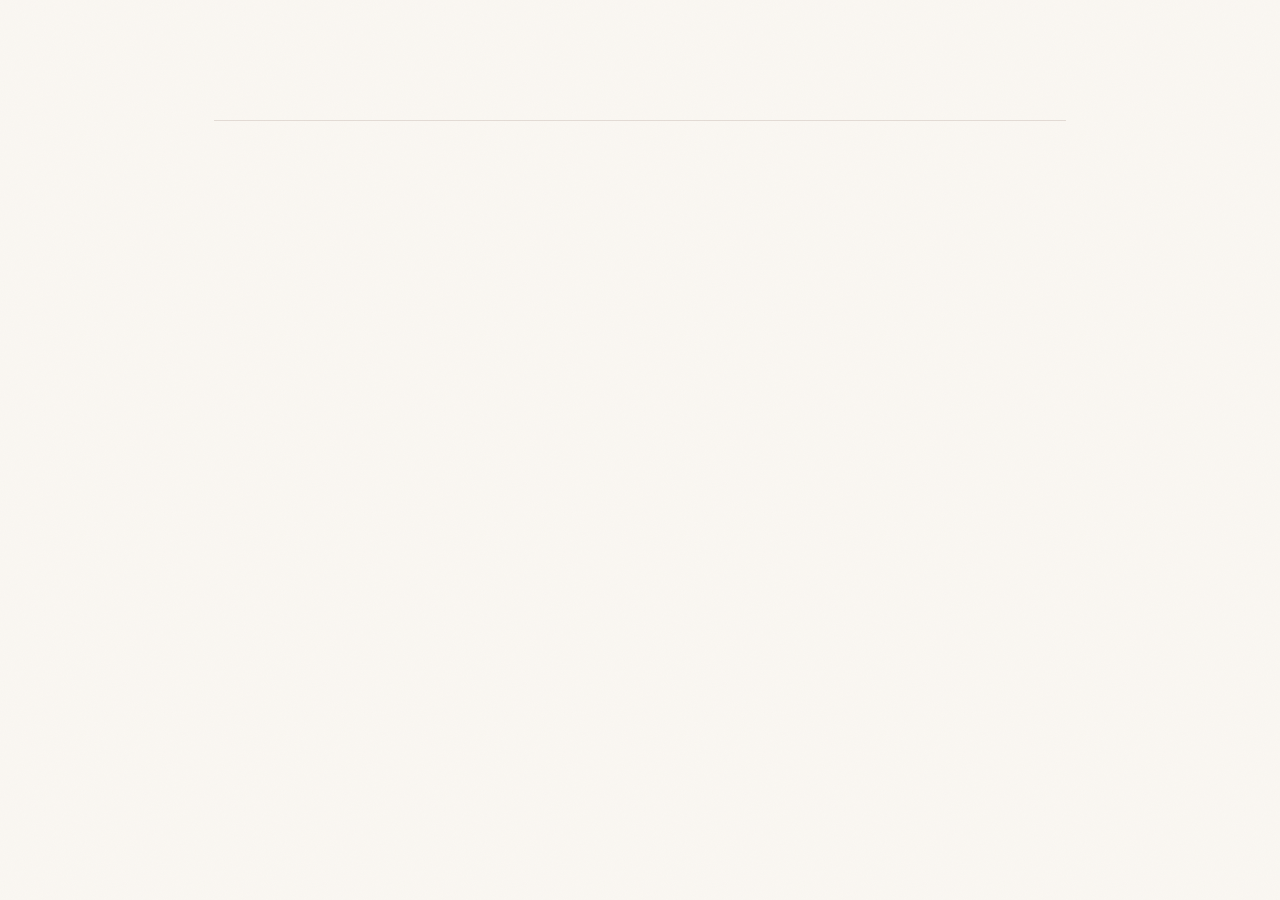
==== commit 0c057a8d: "Adaptar textos al castellano de España y añadir idiomas Lingüística marcada como completada, tarjeta" ====
--- a/index.html
+++ b/index.html
@@ -1,5 +1,5 @@
 <!DOCTYPE html>
-<html lang="es">
+<html lang="es-ES">
 <head>
   <meta charset="UTF-8" />
   <meta name="viewport" content="width=device-width, initial-scale=1.0" />
--- a/css/main.css
+++ b/css/main.css
@@ -1,23 +1,32 @@
 /* ============================================================
    main.css — CSS Entry Point (Open/Closed Principle)
    Import order matters: tokens → base → layout → components.
-   To add a new component, create its CSS file and add one
-   @import here — no other file needs to change.
+   Para añadir un componente nuevo: crear su CSS e importarlo
+   aquí — ningún otro archivo necesita cambiar.
+
+   Los estilos de impresión están consolidados en print.css
+   (siempre al final, mayor especificidad sobre el resto).
    ============================================================ */
 
 @import url('https://fonts.googleapis.com/css2?family=Cormorant+Garamond:ital,wght@0,300;0,400;0,600;1,300;1,400&family=DM+Sans:wght@300;400;500&display=swap');
 
-/* 1 · Design tokens (all variables, no rules) */
+/* 1 · Design tokens (variables, sin reglas) */
 @import './tokens.css';
 
-/* 2 · Reset + global rules */
+/* 1b · Paletas por versión (sobrescriben tokens) */
+@import './themes.css';
+
+/* 2 · Reset + reglas globales */
 @import './base.css';
 
-/* 3 · Page-level layout */
+/* 3 · Layout de página */
 @import './layout.css';
 
-/* 4 · UI components (order-independent) */
+/* 4 · Componentes UI */
 @import './components/header.css';
 @import './components/quote.css';
 @import './components/experience.css';
 @import './components/sidebar.css';
+
+/* 5 · Impresión — siempre el último, mayor prioridad en print */
+@import './components/print.css';
